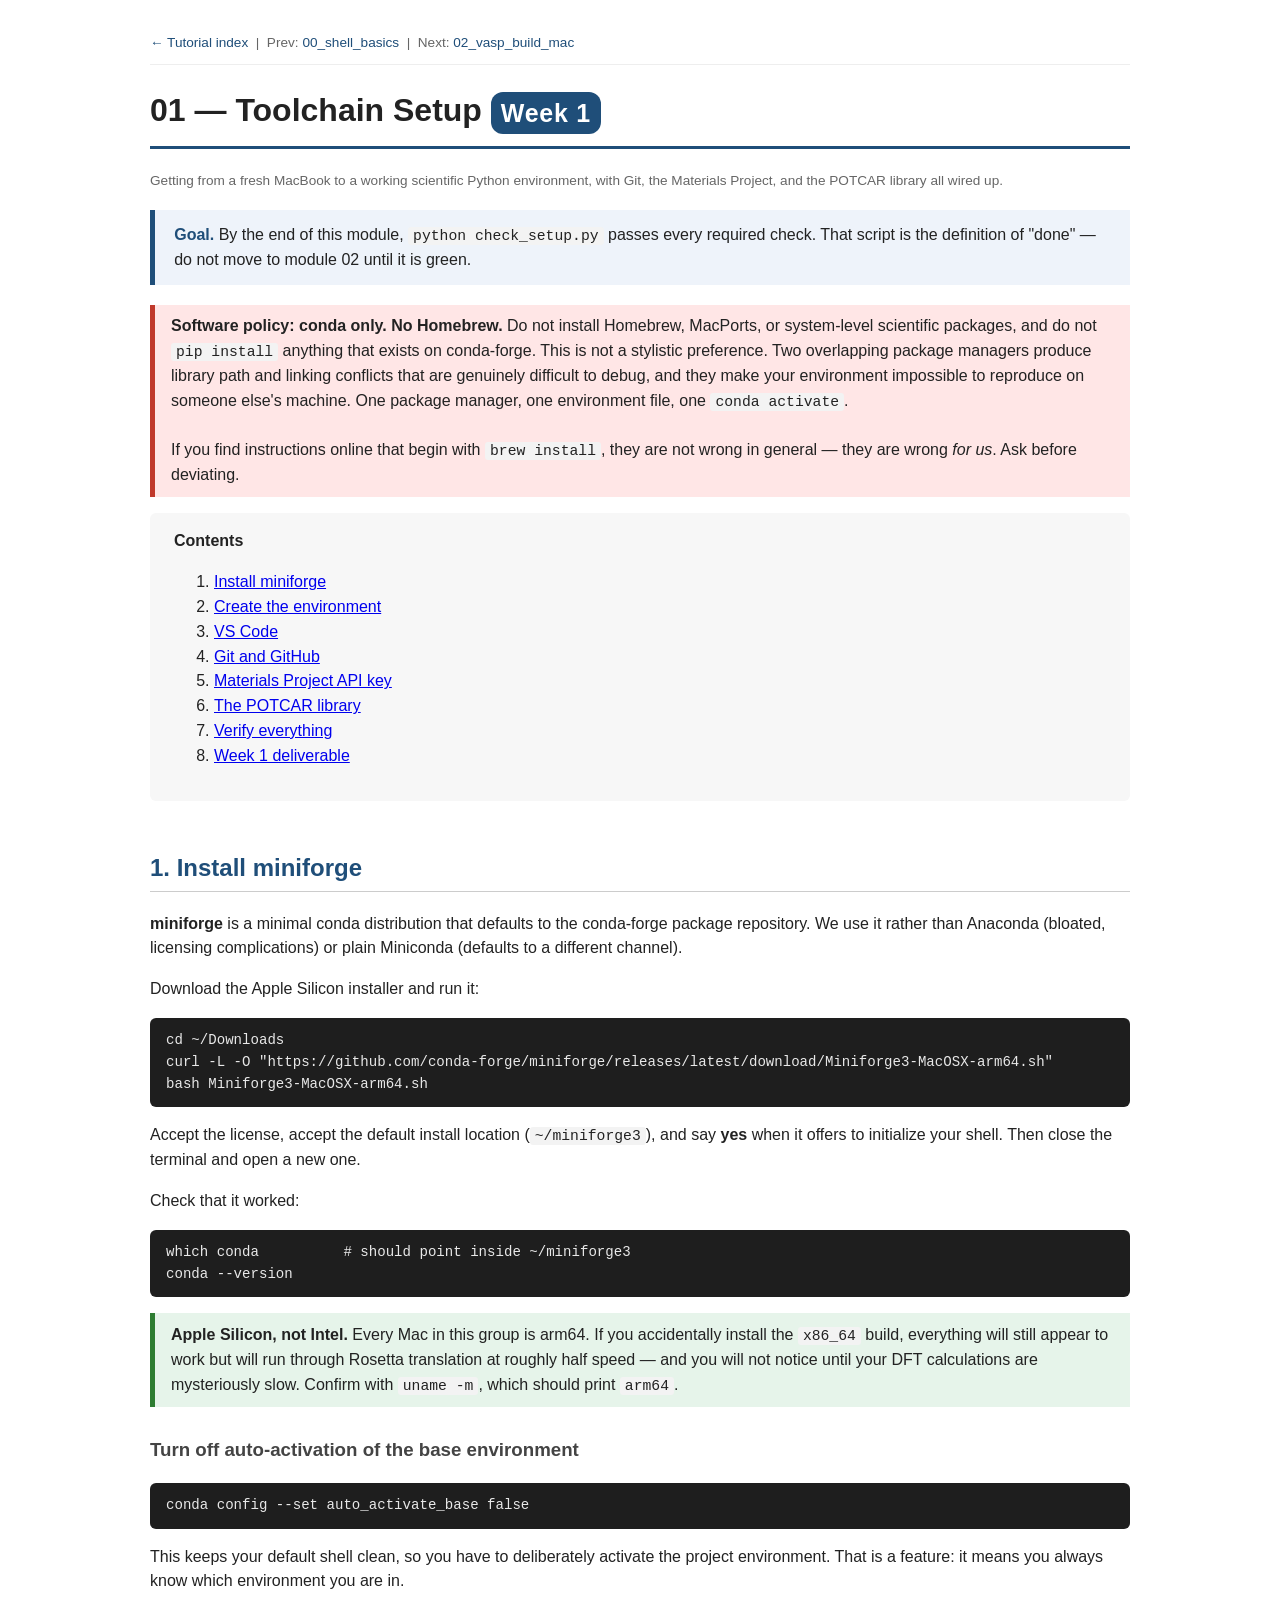
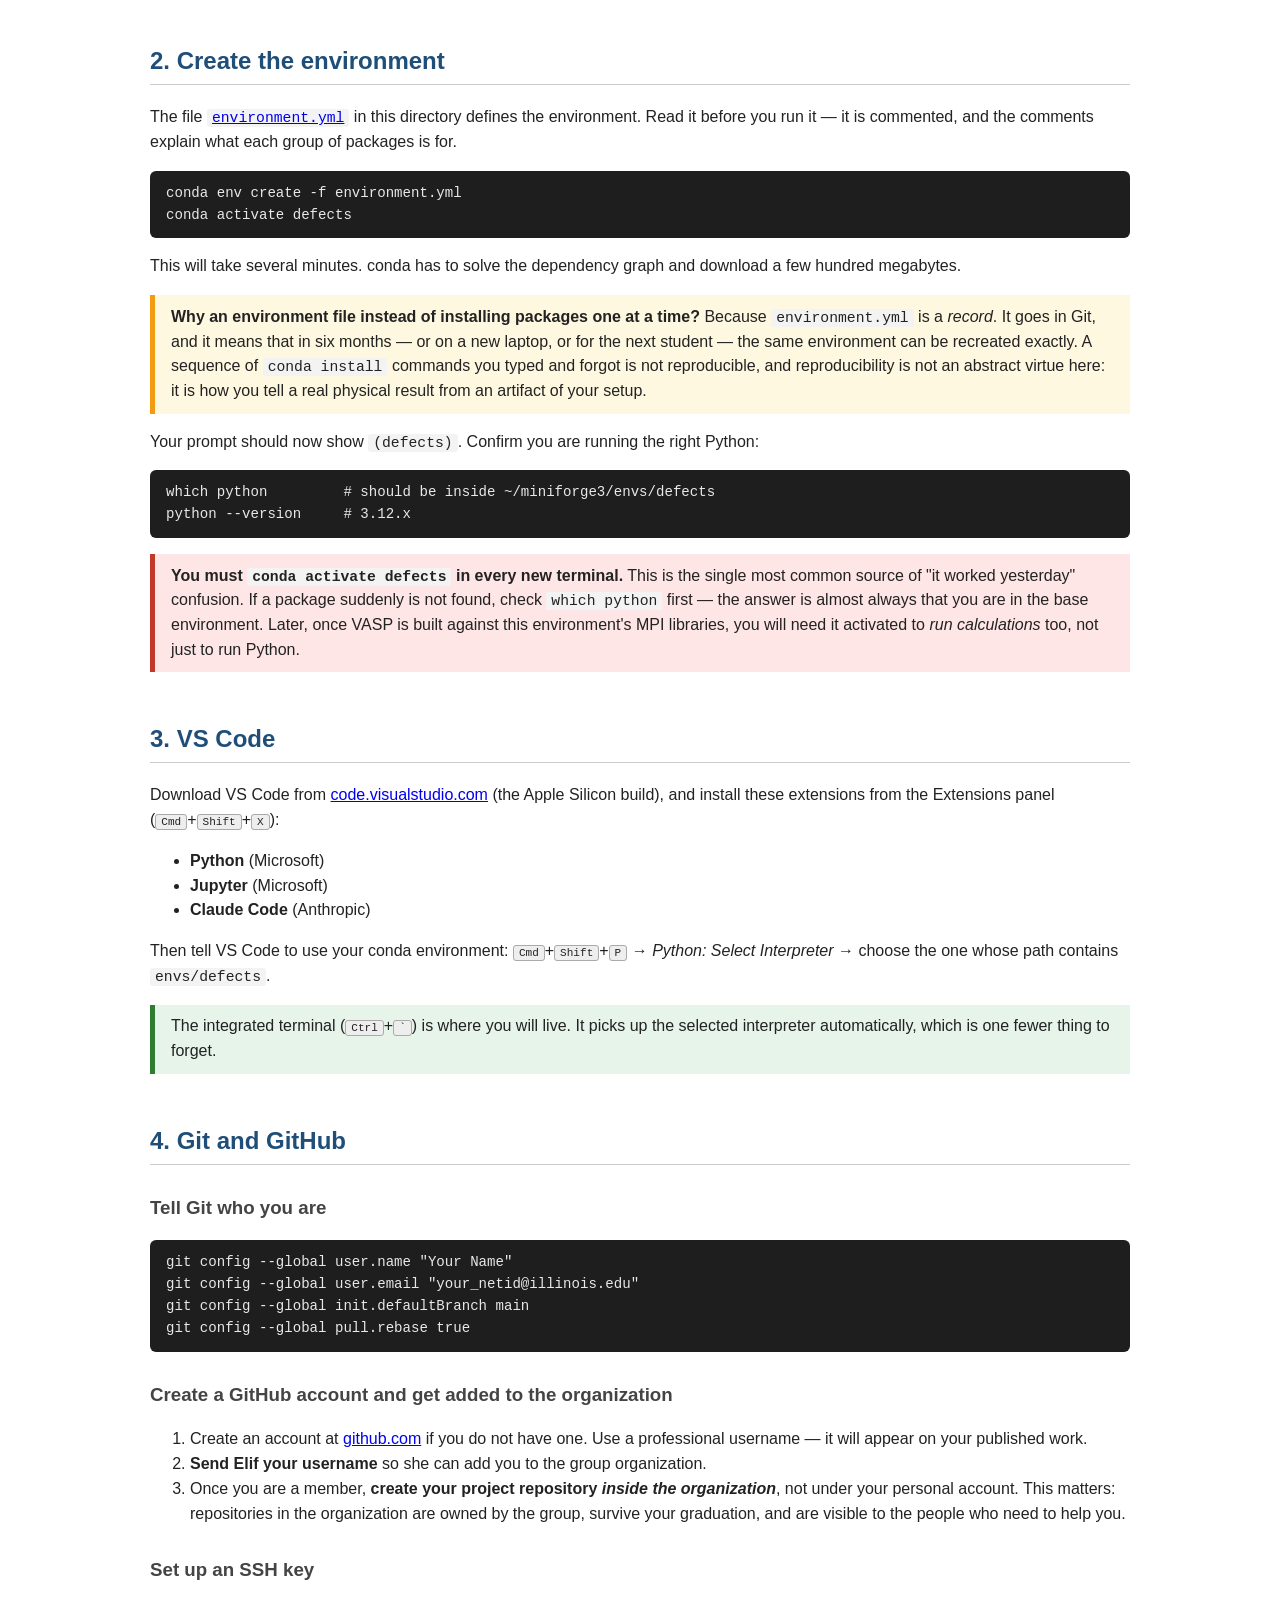
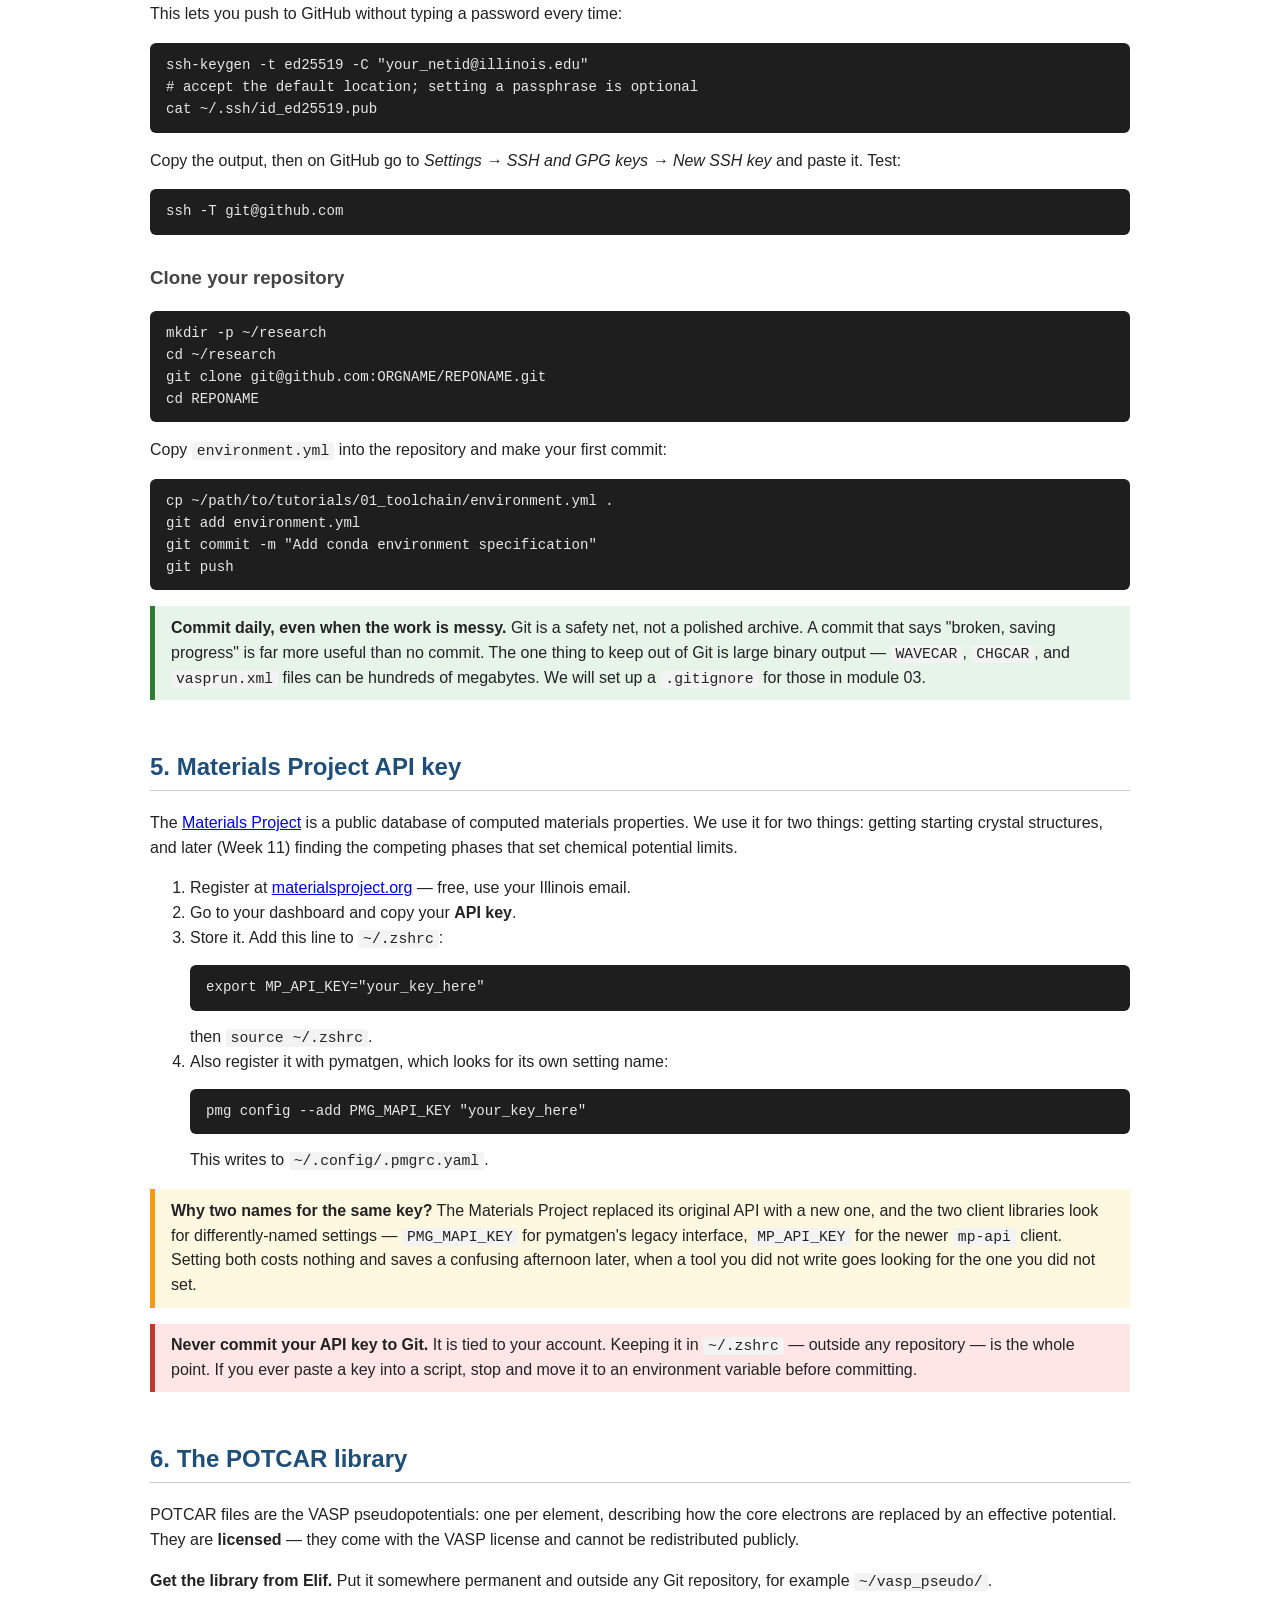
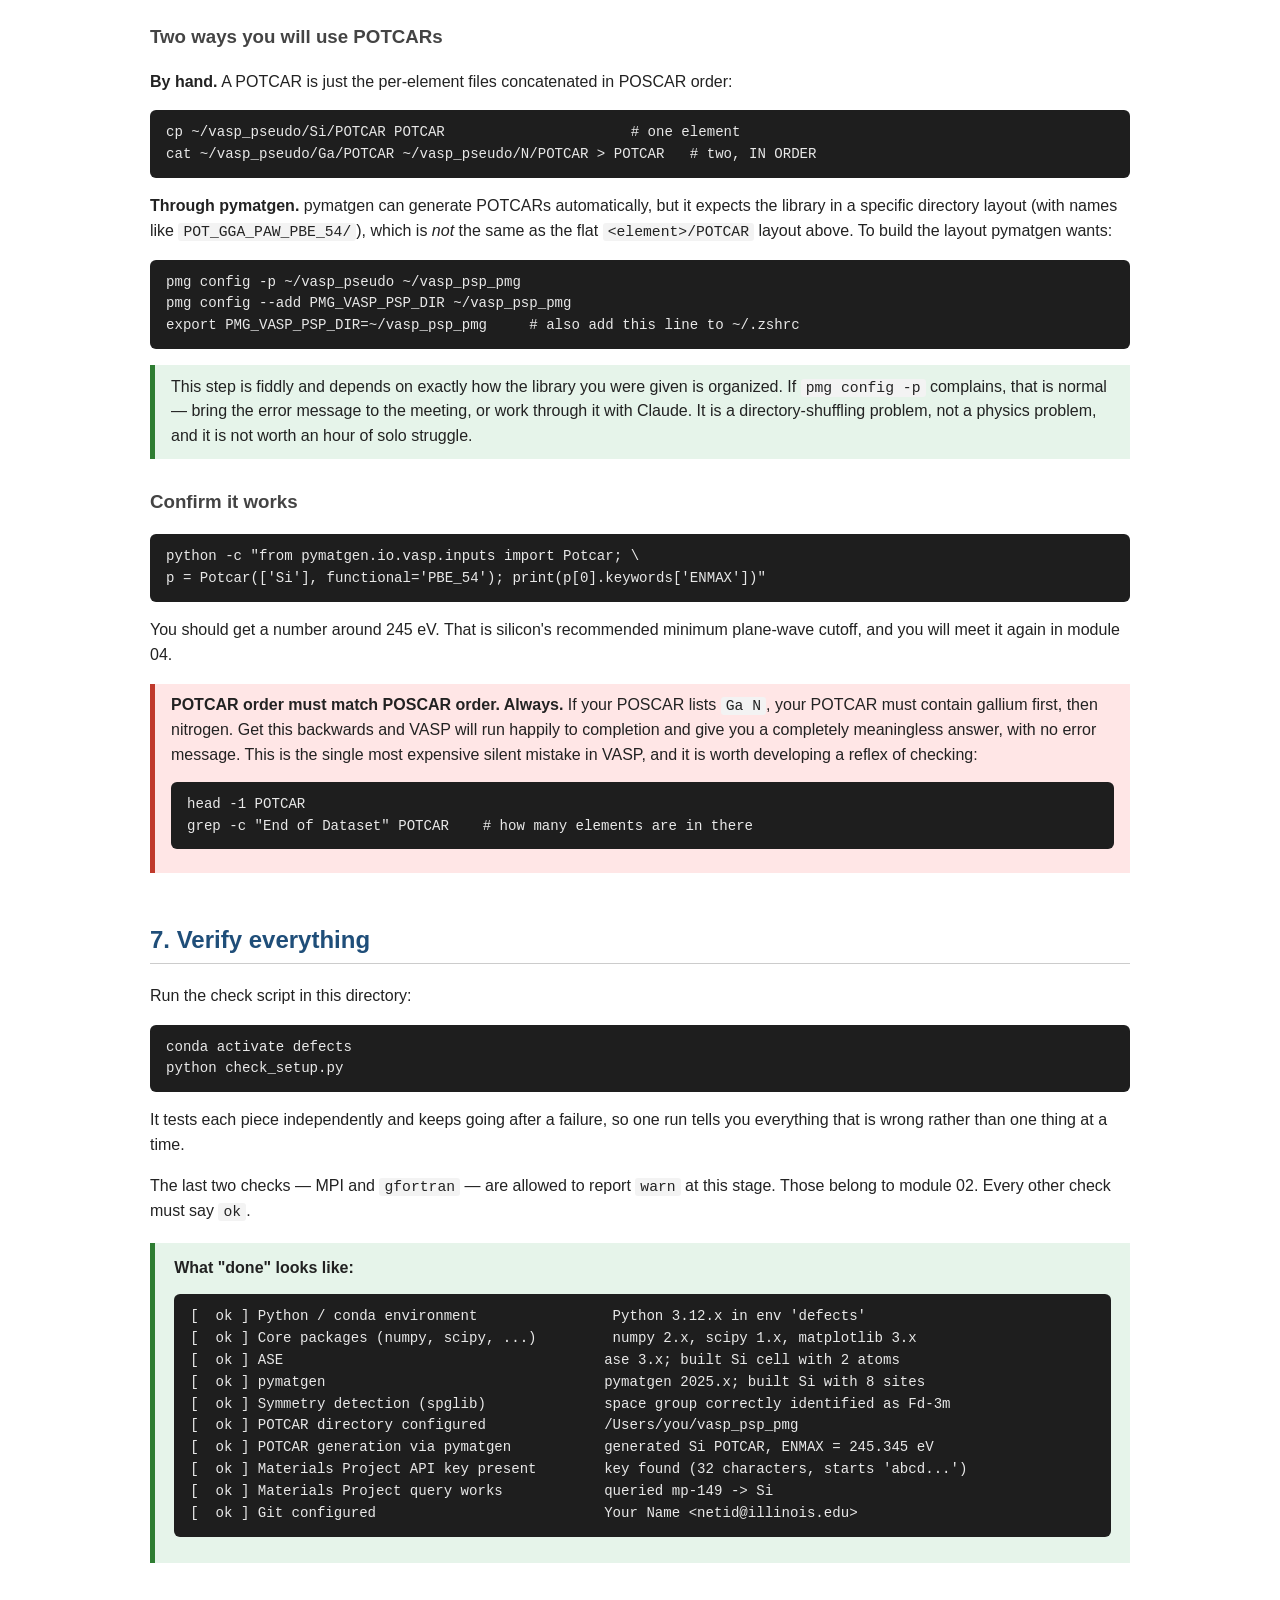
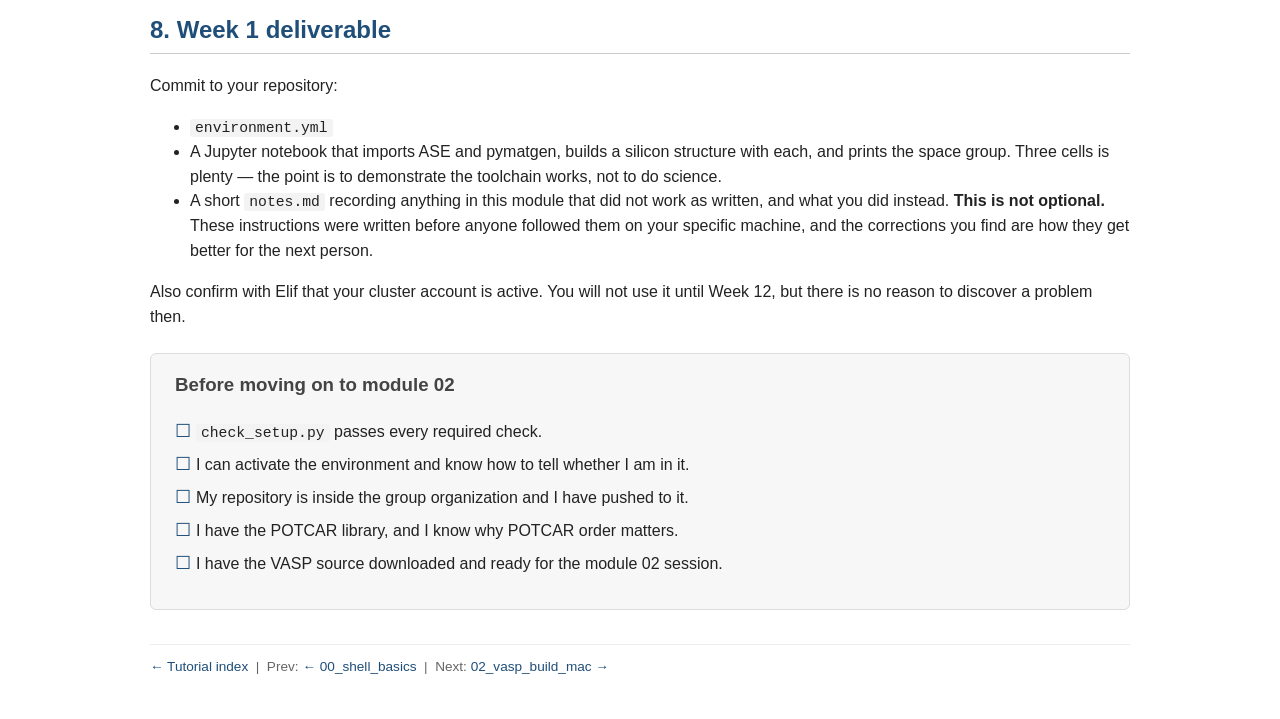
==== DFT_Onboarding/01_toolchain/index.html @ a1c2ec1e "Add DFT_Onboarding tutorial series Eight-module, laptop-first series taking a newcomer from a fresh " ====
<!DOCTYPE html>
<html lang="en">
<head>
<meta charset="UTF-8">
<title>01 — Toolchain Setup</title>
<link rel="stylesheet" href="../style.css">
</head>
<body>

<div class="nav"><a href="../">&larr; Tutorial index</a> &nbsp;|&nbsp;
Prev: <a href="../00_shell_basics/">00_shell_basics</a> &nbsp;|&nbsp;
Next: <a href="../02_vasp_build_mac/">02_vasp_build_mac</a></div>

<h1>01 — Toolchain Setup <span class="week">Week 1</span></h1>

<p class="small">Getting from a fresh MacBook to a working scientific
Python environment, with Git, the Materials Project, and the POTCAR library
all wired up.</p>

<div class="goal">
<strong>Goal.</strong> By the end of this module,
<code>python check_setup.py</code> passes every required check. That script
is the definition of "done" — do not move to module 02 until it is green.
</div>

<div class="warning">
<strong>Software policy: conda only. No Homebrew.</strong> Do not install
Homebrew, MacPorts, or system-level scientific packages, and do not
<code>pip install</code> anything that exists on conda-forge. This is not
a stylistic preference. Two overlapping package managers produce library
path and linking conflicts that are genuinely difficult to debug, and they
make your environment impossible to reproduce on someone else's machine.
One package manager, one environment file, one <code>conda activate</code>.
<br><br>
If you find instructions online that begin with <code>brew install</code>,
they are not wrong in general — they are wrong <em>for us</em>. Ask before
deviating.
</div>

<div class="toc">
<strong>Contents</strong>
<ol>
  <li><a href="#miniforge">Install miniforge</a></li>
  <li><a href="#env">Create the environment</a></li>
  <li><a href="#vscode">VS Code</a></li>
  <li><a href="#git">Git and GitHub</a></li>
  <li><a href="#mp">Materials Project API key</a></li>
  <li><a href="#potcar">The POTCAR library</a></li>
  <li><a href="#verify">Verify everything</a></li>
  <li><a href="#deliverable">Week 1 deliverable</a></li>
</ol>
</div>

<h2 id="miniforge">1. Install miniforge</h2>

<p><strong>miniforge</strong> is a minimal conda distribution that defaults
to the conda-forge package repository. We use it rather than Anaconda
(bloated, licensing complications) or plain Miniconda (defaults to a
different channel).</p>

<p>Download the Apple Silicon installer and run it:</p>

<pre>cd ~/Downloads
curl -L -O "https://github.com/conda-forge/miniforge/releases/latest/download/Miniforge3-MacOSX-arm64.sh"
bash Miniforge3-MacOSX-arm64.sh</pre>

<p>Accept the license, accept the default install location
(<code>~/miniforge3</code>), and say <strong>yes</strong> when it offers to
initialize your shell. Then close the terminal and open a new one.</p>

<p>Check that it worked:</p>

<pre>which conda          # should point inside ~/miniforge3
conda --version</pre>

<div class="tip">
<strong>Apple Silicon, not Intel.</strong> Every Mac in this group is
arm64. If you accidentally install the <code>x86_64</code> build,
everything will still appear to work but will run through Rosetta
translation at roughly half speed — and you will not notice until your DFT
calculations are mysteriously slow. Confirm with <code>uname -m</code>,
which should print <code>arm64</code>.
</div>

<h3>Turn off auto-activation of the base environment</h3>

<pre>conda config --set auto_activate_base false</pre>

<p>This keeps your default shell clean, so you have to deliberately
activate the project environment. That is a feature: it means you always
know which environment you are in.</p>

<h2 id="env">2. Create the environment</h2>

<p>The file <a href="environment.yml"><code>environment.yml</code></a> in
this directory defines the environment. Read it before you run it — it is
commented, and the comments explain what each group of packages is for.</p>

<pre>conda env create -f environment.yml
conda activate defects</pre>

<p>This will take several minutes. conda has to solve the dependency graph
and download a few hundred megabytes.</p>

<div class="why">
<strong>Why an environment file instead of installing packages one at a
time?</strong> Because <code>environment.yml</code> is a <em>record</em>.
It goes in Git, and it means that in six months — or on a new laptop, or
for the next student — the same environment can be recreated exactly. A
sequence of <code>conda install</code> commands you typed and forgot is not
reproducible, and reproducibility is not an abstract virtue here: it is how
you tell a real physical result from an artifact of your setup.
</div>

<p>Your prompt should now show <code>(defects)</code>. Confirm you are
running the right Python:</p>

<pre>which python         # should be inside ~/miniforge3/envs/defects
python --version     # 3.12.x</pre>

<div class="warning">
<strong>You must <code>conda activate defects</code> in every new
terminal.</strong> This is the single most common source of "it worked
yesterday" confusion. If a package suddenly is not found, check
<code>which python</code> first — the answer is almost always that you are
in the base environment. Later, once VASP is built against this
environment's MPI libraries, you will need it activated to <em>run
calculations</em> too, not just to run Python.
</div>

<h2 id="vscode">3. VS Code</h2>

<p>Download VS&nbsp;Code from
<a href="https://code.visualstudio.com/">code.visualstudio.com</a> (the
Apple Silicon build), and install these extensions from the Extensions
panel (<kbd>Cmd</kbd>+<kbd>Shift</kbd>+<kbd>X</kbd>):</p>

<ul>
  <li><strong>Python</strong> (Microsoft)</li>
  <li><strong>Jupyter</strong> (Microsoft)</li>
  <li><strong>Claude Code</strong> (Anthropic)</li>
</ul>

<p>Then tell VS&nbsp;Code to use your conda environment:
<kbd>Cmd</kbd>+<kbd>Shift</kbd>+<kbd>P</kbd> &rarr;
<em>Python: Select Interpreter</em> &rarr; choose the one whose path
contains <code>envs/defects</code>.</p>

<div class="tip">
The integrated terminal (<kbd>Ctrl</kbd>+<kbd>`</kbd>) is where you will
live. It picks up the selected interpreter automatically, which is one
fewer thing to forget.
</div>

<h2 id="git">4. Git and GitHub</h2>

<h3>Tell Git who you are</h3>

<pre>git config --global user.name "Your Name"
git config --global user.email "your_netid@illinois.edu"
git config --global init.defaultBranch main
git config --global pull.rebase true</pre>

<h3>Create a GitHub account and get added to the organization</h3>

<ol>
  <li>Create an account at <a href="https://github.com">github.com</a> if
      you do not have one. Use a professional username — it will appear on
      your published work.</li>
  <li><strong>Send Elif your username</strong> so she can add you to the
      group organization.</li>
  <li>Once you are a member, <strong>create your project repository
      <em>inside the organization</em></strong>, not under your personal
      account. This matters: repositories in the organization are owned by
      the group, survive your graduation, and are visible to the people who
      need to help you.</li>
</ol>

<h3>Set up an SSH key</h3>

<p>This lets you push to GitHub without typing a password every time:</p>

<pre>ssh-keygen -t ed25519 -C "your_netid@illinois.edu"
# accept the default location; setting a passphrase is optional
cat ~/.ssh/id_ed25519.pub</pre>

<p>Copy the output, then on GitHub go to <em>Settings &rarr; SSH and GPG
keys &rarr; New SSH key</em> and paste it. Test:</p>

<pre>ssh -T git@github.com</pre>

<h3>Clone your repository</h3>

<pre>mkdir -p ~/research
cd ~/research
git clone git@github.com:ORGNAME/REPONAME.git
cd REPONAME</pre>

<p>Copy <code>environment.yml</code> into the repository and make your
first commit:</p>

<pre>cp ~/path/to/tutorials/01_toolchain/environment.yml .
git add environment.yml
git commit -m "Add conda environment specification"
git push</pre>

<div class="tip">
<strong>Commit daily, even when the work is messy.</strong> Git is a safety
net, not a polished archive. A commit that says "broken, saving progress"
is far more useful than no commit. The one thing to keep out of Git is
large binary output — <code>WAVECAR</code>, <code>CHGCAR</code>, and
<code>vasprun.xml</code> files can be hundreds of megabytes. We will set up
a <code>.gitignore</code> for those in module 03.
</div>

<h2 id="mp">5. Materials Project API key</h2>

<p>The <a href="https://materialsproject.org">Materials Project</a> is a
public database of computed materials properties. We use it for two things:
getting starting crystal structures, and later (Week 11) finding the
competing phases that set chemical potential limits.</p>

<ol>
  <li>Register at <a href="https://materialsproject.org">materialsproject.org</a>
      — free, use your Illinois email.</li>
  <li>Go to your dashboard and copy your <strong>API key</strong>.</li>
  <li>Store it. Add this line to <code>~/.zshrc</code>:
      <pre>export MP_API_KEY="your_key_here"</pre>
      then <code>source ~/.zshrc</code>.</li>
  <li>Also register it with pymatgen, which looks for its own setting name:
      <pre>pmg config --add PMG_MAPI_KEY "your_key_here"</pre>
      This writes to <code>~/.config/.pmgrc.yaml</code>.</li>
</ol>

<div class="why">
<strong>Why two names for the same key?</strong> The Materials Project
replaced its original API with a new one, and the two client libraries look
for differently-named settings — <code>PMG_MAPI_KEY</code> for pymatgen's
legacy interface, <code>MP_API_KEY</code> for the newer
<code>mp-api</code> client. Setting both costs nothing and saves a
confusing afternoon later, when a tool you did not write goes looking for
the one you did not set.
</div>

<div class="warning">
<strong>Never commit your API key to Git.</strong> It is tied to your
account. Keeping it in <code>~/.zshrc</code> — outside any repository — is
the whole point. If you ever paste a key into a script, stop and move it to
an environment variable before committing.
</div>

<h2 id="potcar">6. The POTCAR library</h2>

<p>POTCAR files are the VASP pseudopotentials: one per element, describing
how the core electrons are replaced by an effective potential. They are
<strong>licensed</strong> — they come with the VASP license and cannot be
redistributed publicly.</p>

<p><strong>Get the library from Elif.</strong> Put it somewhere permanent
and outside any Git repository, for example <code>~/vasp_pseudo/</code>.</p>

<h3>Two ways you will use POTCARs</h3>

<p><strong>By hand.</strong> A POTCAR is just the per-element files
concatenated in POSCAR order:</p>

<pre>cp ~/vasp_pseudo/Si/POTCAR POTCAR                      # one element
cat ~/vasp_pseudo/Ga/POTCAR ~/vasp_pseudo/N/POTCAR &gt; POTCAR   # two, IN ORDER</pre>

<p><strong>Through pymatgen.</strong> pymatgen can generate POTCARs
automatically, but it expects the library in a specific directory layout
(with names like <code>POT_GGA_PAW_PBE_54/</code>), which is <em>not</em>
the same as the flat <code>&lt;element&gt;/POTCAR</code> layout above. To
build the layout pymatgen wants:</p>

<pre>pmg config -p ~/vasp_pseudo ~/vasp_psp_pmg
pmg config --add PMG_VASP_PSP_DIR ~/vasp_psp_pmg
export PMG_VASP_PSP_DIR=~/vasp_psp_pmg     # also add this line to ~/.zshrc</pre>

<div class="tip">
This step is fiddly and depends on exactly how the library you were given
is organized. If <code>pmg config -p</code> complains, that is normal —
bring the error message to the meeting, or work through it with Claude. It
is a directory-shuffling problem, not a physics problem, and it is not
worth an hour of solo struggle.
</div>

<h3>Confirm it works</h3>

<pre>python -c "from pymatgen.io.vasp.inputs import Potcar; \
p = Potcar(['Si'], functional='PBE_54'); print(p[0].keywords['ENMAX'])"</pre>

<p>You should get a number around 245 eV. That is silicon's recommended
minimum plane-wave cutoff, and you will meet it again in module 04.</p>

<div class="warning">
<strong>POTCAR order must match POSCAR order. Always.</strong> If your
POSCAR lists <code>Ga N</code>, your POTCAR must contain gallium first,
then nitrogen. Get this backwards and VASP will run happily to completion
and give you a completely meaningless answer, with no error message. This
is the single most expensive silent mistake in VASP, and it is worth
developing a reflex of checking:
<pre>head -1 POTCAR
grep -c "End of Dataset" POTCAR    # how many elements are in there</pre>
</div>

<h2 id="verify">7. Verify everything</h2>

<p>Run the check script in this directory:</p>

<pre>conda activate defects
python check_setup.py</pre>

<p>It tests each piece independently and keeps going after a failure, so one
run tells you everything that is wrong rather than one thing at a time.</p>

<p>The last two checks — MPI and <code>gfortran</code> — are allowed to
report <code>warn</code> at this stage. Those belong to module 02. Every
other check must say <code>ok</code>.</p>

<div class="done">
<strong>What "done" looks like:</strong>
<pre>[  ok ] Python / conda environment                Python 3.12.x in env 'defects'
[  ok ] Core packages (numpy, scipy, ...)         numpy 2.x, scipy 1.x, matplotlib 3.x
[  ok ] ASE                                      ase 3.x; built Si cell with 2 atoms
[  ok ] pymatgen                                 pymatgen 2025.x; built Si with 8 sites
[  ok ] Symmetry detection (spglib)              space group correctly identified as Fd-3m
[  ok ] POTCAR directory configured              /Users/you/vasp_psp_pmg
[  ok ] POTCAR generation via pymatgen           generated Si POTCAR, ENMAX = 245.345 eV
[  ok ] Materials Project API key present        key found (32 characters, starts 'abcd...')
[  ok ] Materials Project query works            queried mp-149 -&gt; Si
[  ok ] Git configured                           Your Name &lt;netid@illinois.edu&gt;</pre>
</div>

<h2 id="deliverable">8. Week 1 deliverable</h2>

<p>Commit to your repository:</p>

<ul>
  <li><code>environment.yml</code></li>
  <li>A Jupyter notebook that imports ASE and pymatgen, builds a silicon
      structure with each, and prints the space group. Three cells is
      plenty — the point is to demonstrate the toolchain works, not to do
      science.</li>
  <li>A short <code>notes.md</code> recording anything in this module that
      did not work as written, and what you did instead. <strong>This is
      not optional.</strong> These instructions were written before anyone
      followed them on your specific machine, and the corrections you find
      are how they get better for the next person.</li>
</ul>

<p>Also confirm with Elif that your cluster account is active. You will not
use it until Week 12, but there is no reason to discover a problem then.</p>

<div class="check">
<h3>Before moving on to module 02</h3>
<ul>
  <li><code>check_setup.py</code> passes every required check.</li>
  <li>I can activate the environment and know how to tell whether I am in it.</li>
  <li>My repository is inside the group organization and I have pushed to it.</li>
  <li>I have the POTCAR library, and I know why POTCAR order matters.</li>
  <li>I have the VASP source downloaded and ready for the module 02 session.</li>
</ul>
</div>

<div class="nav" style="margin-top:2.5em;border-top:1px solid #eee;border-bottom:none;padding-top:.8em">
<a href="../">&larr; Tutorial index</a> &nbsp;|&nbsp;
Prev: <a href="../00_shell_basics/">&larr; 00_shell_basics</a> &nbsp;|&nbsp;
Next: <a href="../02_vasp_build_mac/">02_vasp_build_mac &rarr;</a></div>

</body>
</html>
---- DFT_Onboarding/style.css ----
/* Ertekin Group tutorials -- shared stylesheet */
body { font-family: -apple-system, "Helvetica Neue", sans-serif;
       max-width: 980px; margin: 2em auto; padding: 0 1.5em;
       line-height: 1.55; color: #222; }
h1 { border-bottom: 3px solid #1f4e79; padding-bottom: .3em; }
h2 { border-bottom: 1px solid #ccc; padding-bottom: .2em; margin-top: 2em; color: #1f4e79; }
h3 { margin-top: 1.5em; color: #444; }
code, pre { font-family: "SF Mono", Menlo, Consolas, monospace; }
code { background: #f3f3f3; padding: 1px 5px; border-radius: 3px; font-size: 0.92em; }
pre { background: #1e1e1e; color: #e8e8e8; padding: 12px 16px;
      border-radius: 6px; overflow-x: auto; font-size: 0.88em; }
table { border-collapse: collapse; margin: 1em 0; width: 100%; }
th, td { border: 1px solid #ccc; padding: 6px 10px; text-align: left; vertical-align: top; }
th { background: #f0f4fa; }
.warning { background: #ffe6e6; border-left: 5px solid #c0392b;
           padding: 0.6em 1em; margin: 1em 0; }
.tip { background: #e6f4ea; border-left: 5px solid #2e7d32;
       padding: 0.6em 1em; margin: 1em 0; }
.why  { background: #fff8e1; border-left: 5px solid #f39c12;
        padding: 0.6em 1em; margin: 1em 0; }
.toc { background: #f7f7f7; padding: 1em 1.5em; border-radius: 6px; }
.small { font-size: 0.85em; color: #666; }
kbd { background: #eee; border: 1px solid #aaa; border-radius: 3px;
      padding: 1px 5px; font-size: 0.85em; }

/* --- additions for the module series --- */
.nav { font-size: 0.85em; color: #666; margin-bottom: 1.5em;
       padding-bottom: .8em; border-bottom: 1px solid #eee; }
.nav a { color: #1f4e79; text-decoration: none; }
.nav a:hover { text-decoration: underline; }
.week { display: inline-block; background: #1f4e79; color: #fff;
        padding: 2px 10px; border-radius: 12px; font-size: 0.78em;
        font-weight: 600; letter-spacing: .03em; vertical-align: middle; }
.goal { background: #eef3fa; border-left: 5px solid #1f4e79;
        padding: 0.8em 1.2em; margin: 1.2em 0; }
.goal strong { color: #1f4e79; }
.check { background: #f7f7f7; border: 1px solid #ddd; border-radius: 6px;
         padding: 1em 1.5em; margin: 1.5em 0; }
.check h3 { margin-top: 0; }
.check ul { list-style: none; padding-left: 0; }
.check li::before { content: "\2610  "; font-size: 1.1em; color: #1f4e79; }
.check li { margin: .35em 0; }
.modtable td:first-child { font-family: "SF Mono", Menlo, monospace;
                           font-size: 0.88em; white-space: nowrap; }
.done { background: #e6f4ea; border-left: 5px solid #2e7d32;
        padding: 0.8em 1.2em; margin: 1.2em 0; }
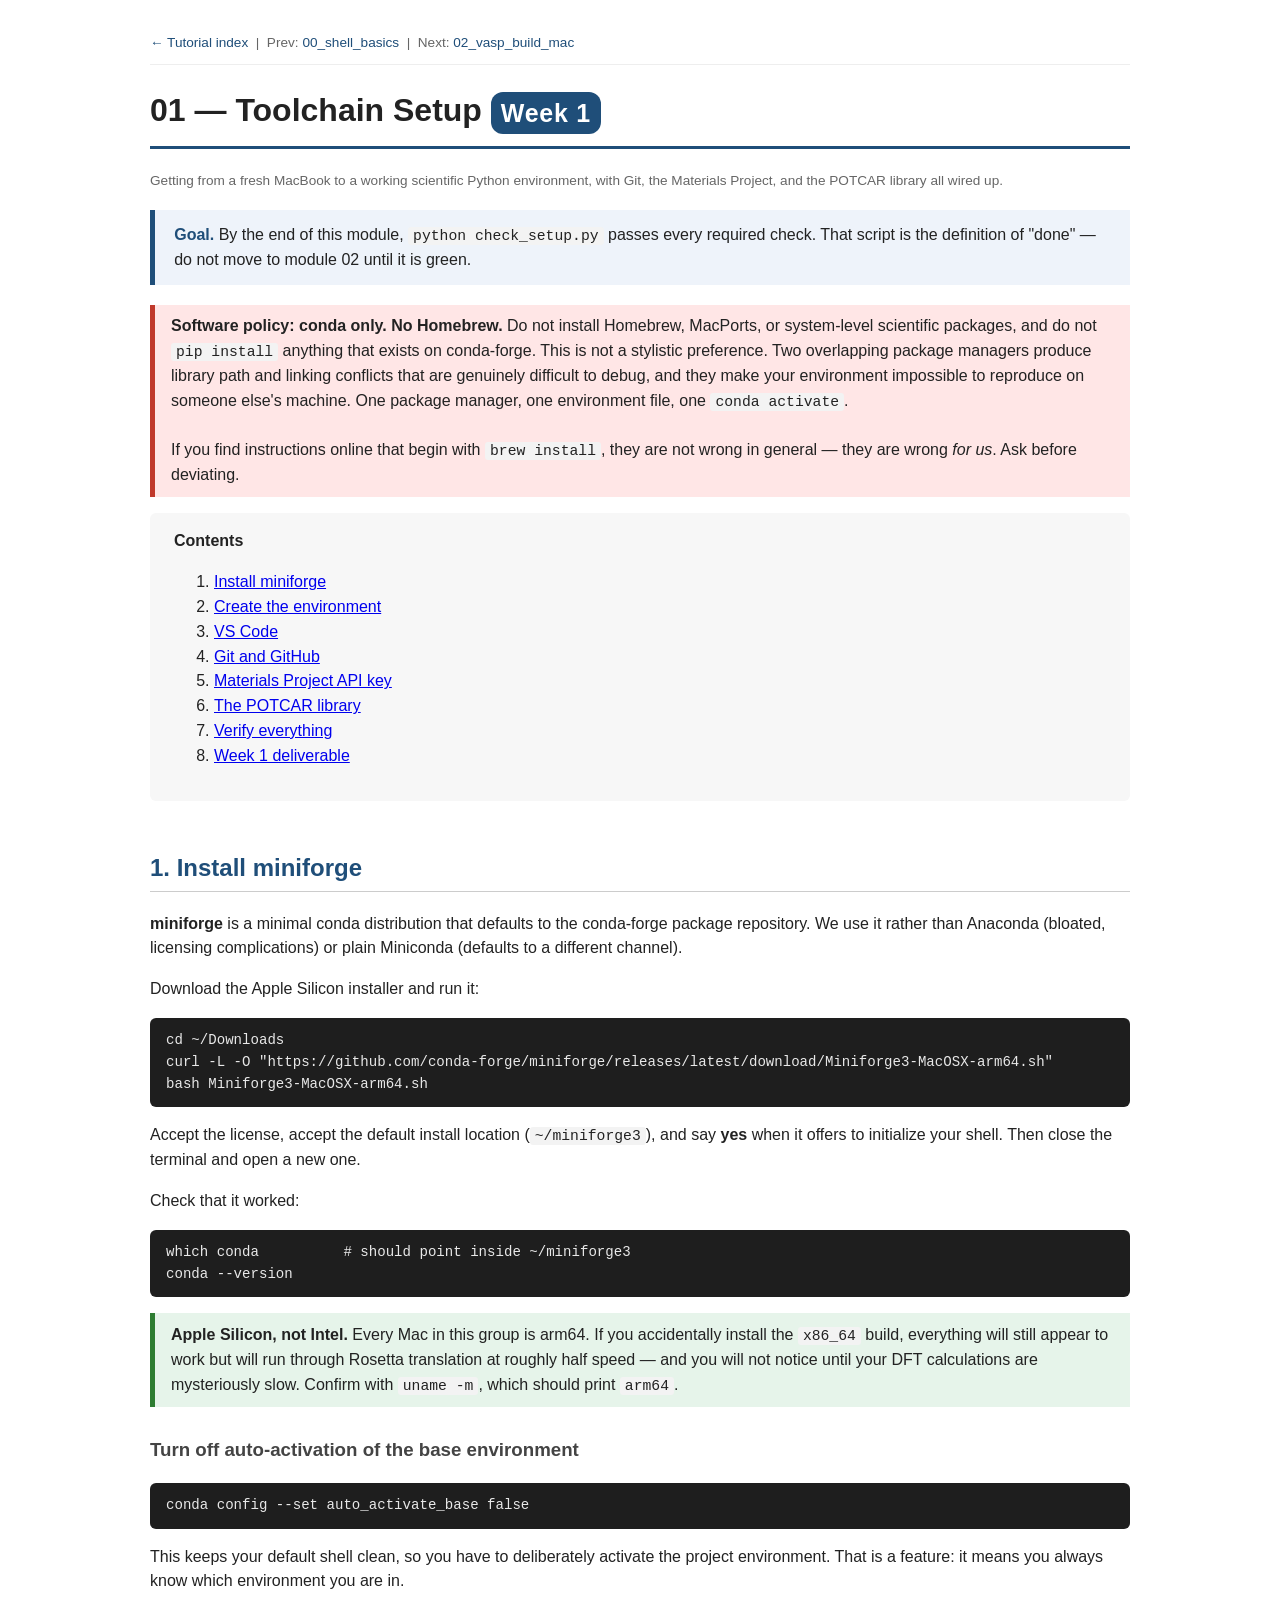
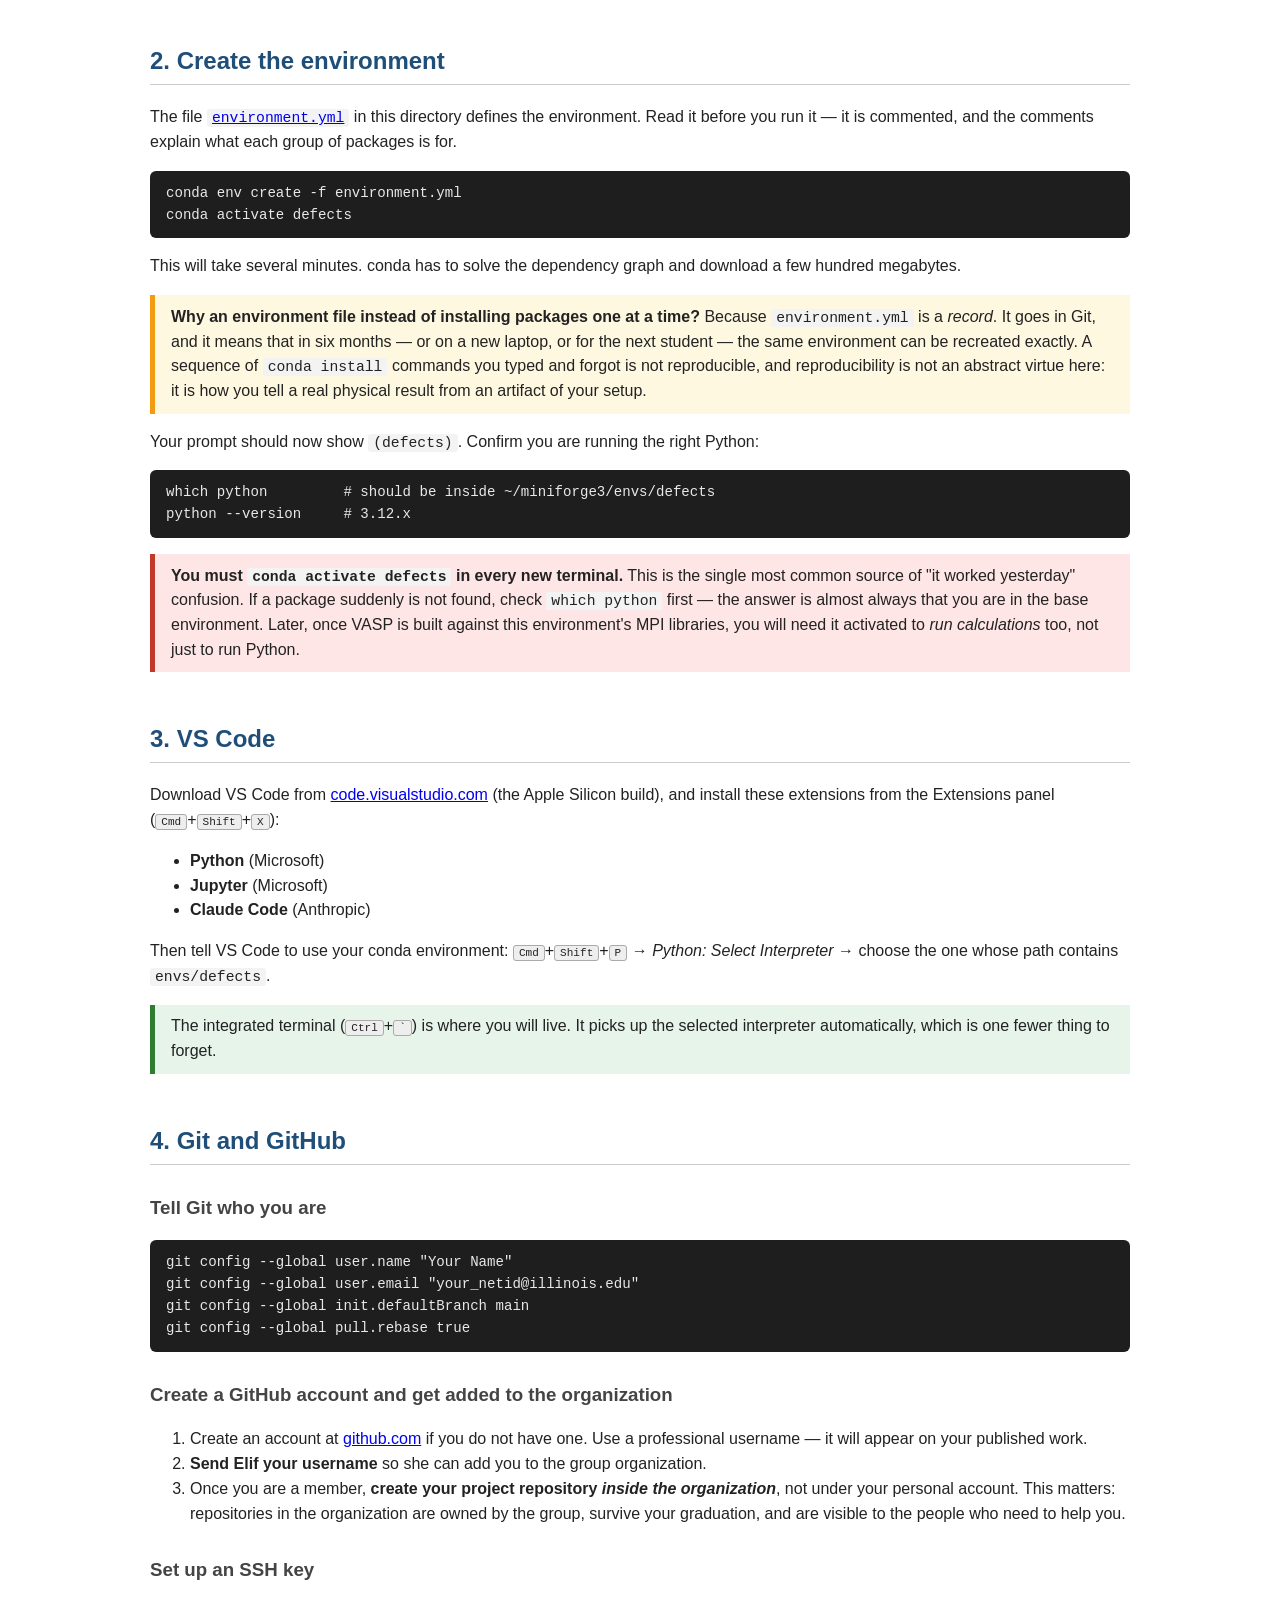
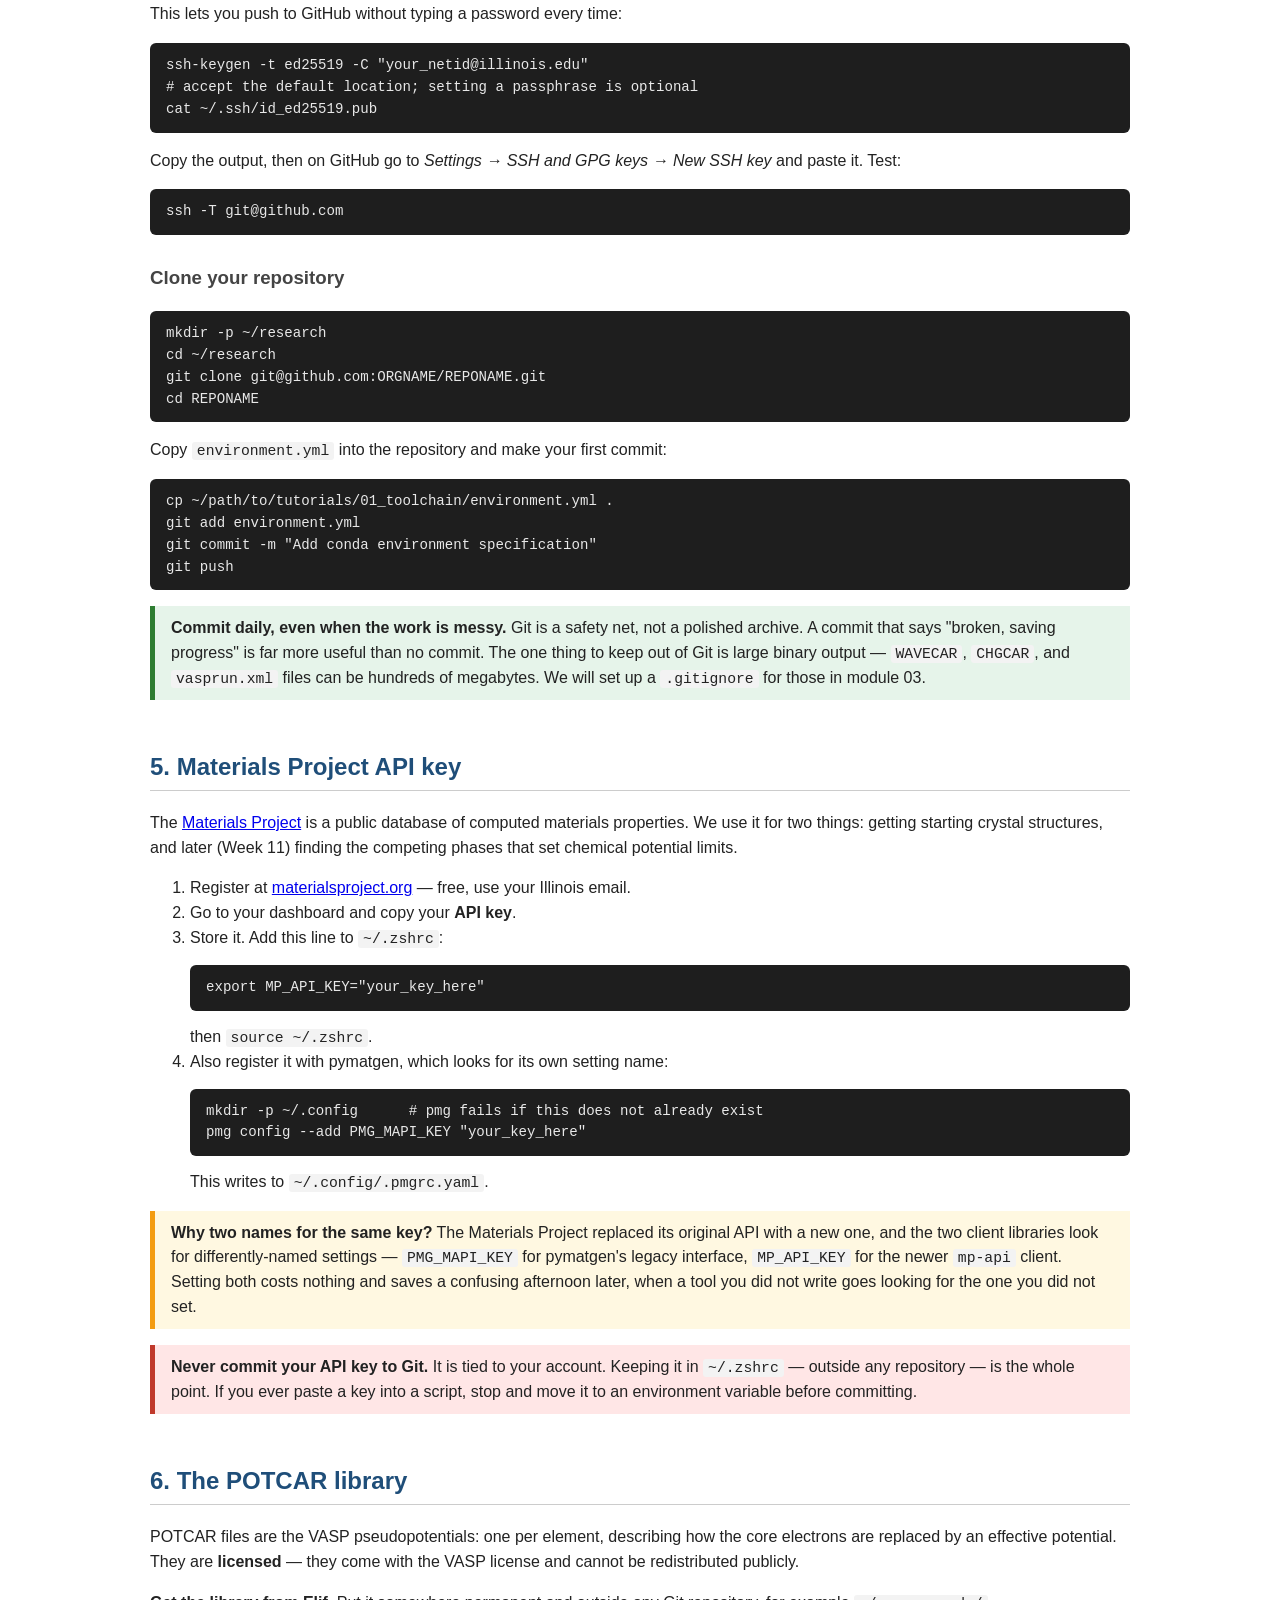
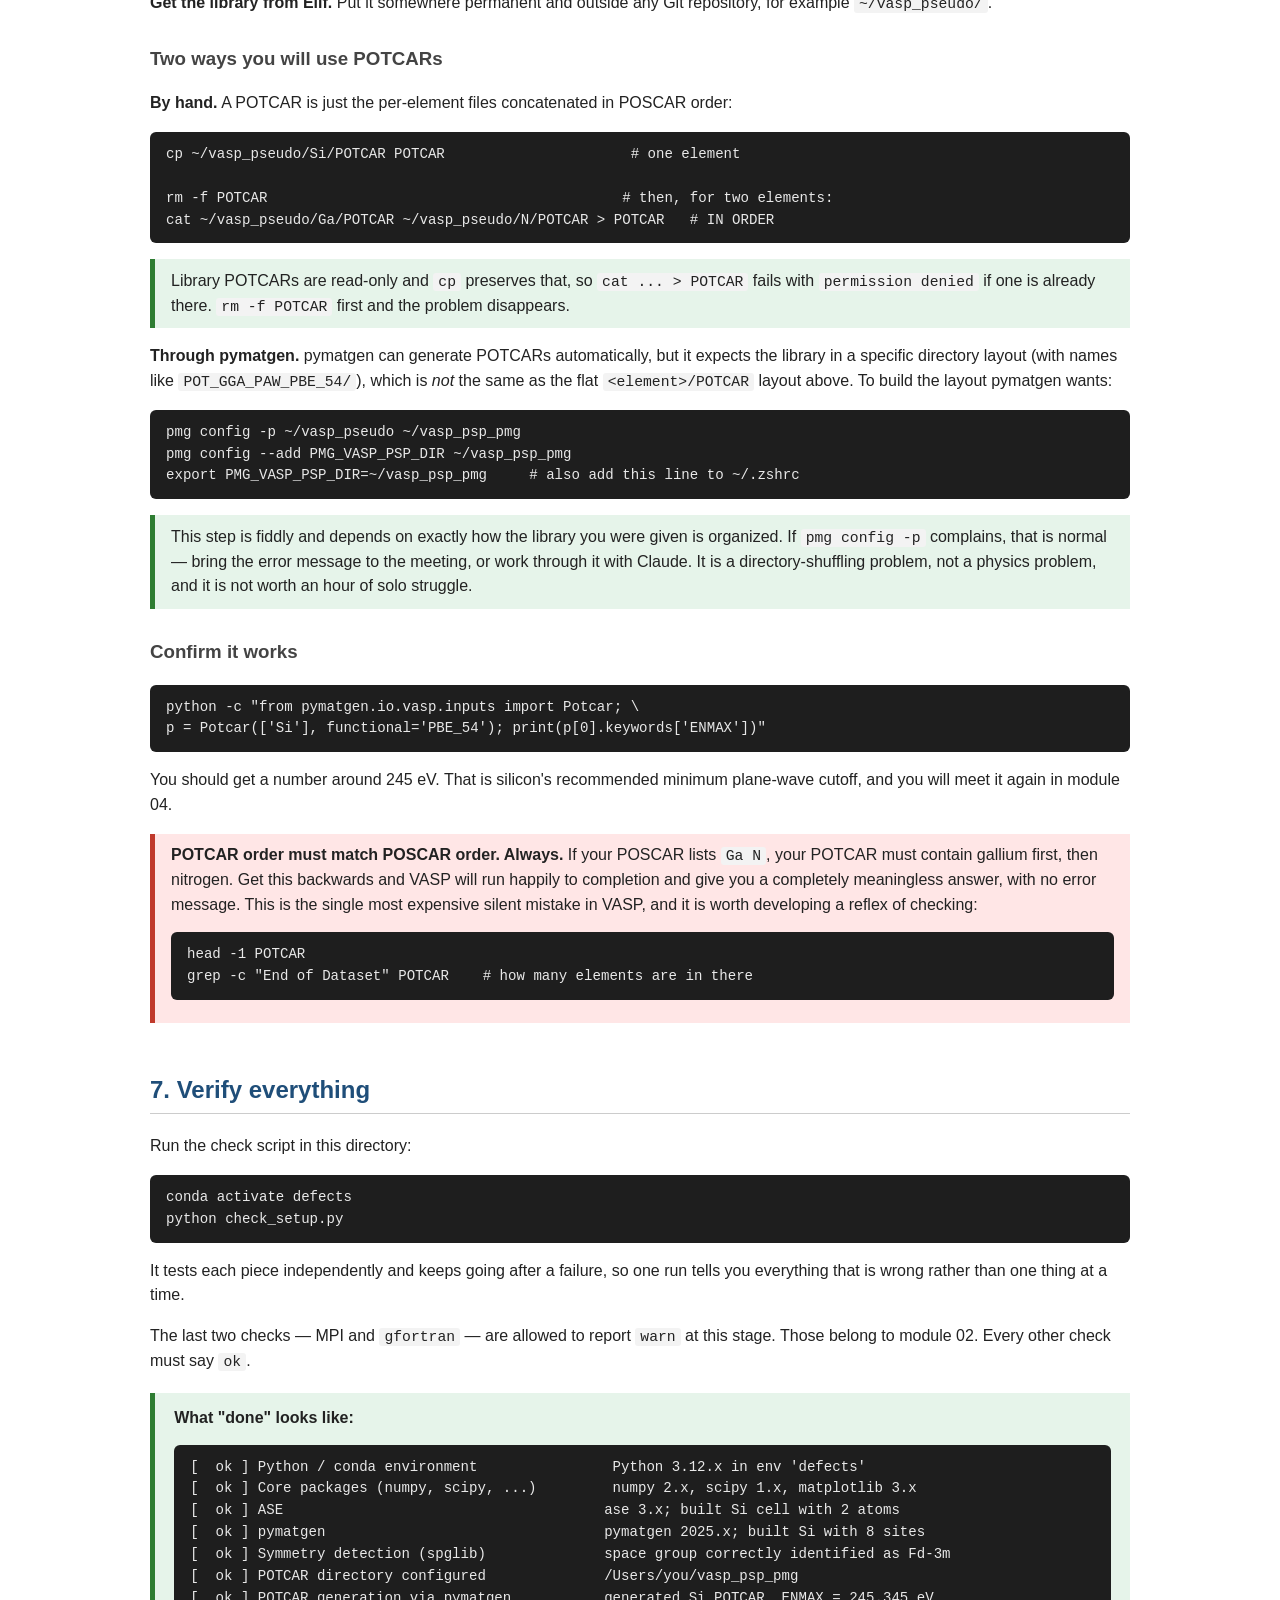
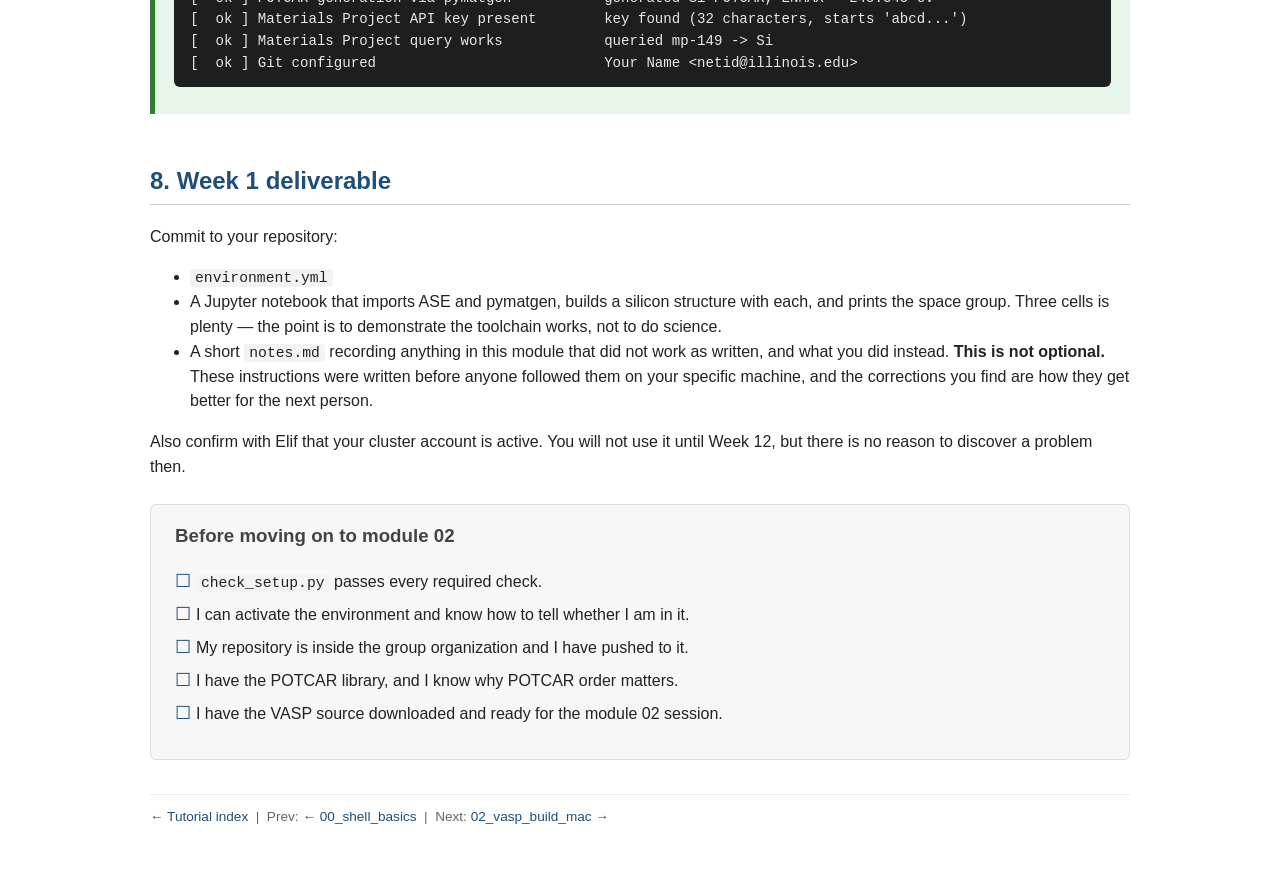
==== commit dc1fd384: "Fix six issues found by the first student through the series All six were hit in practice during Fal" ====
--- a/DFT_Onboarding/01_toolchain/index.html
+++ b/DFT_Onboarding/01_toolchain/index.html
@@ -228,7 +228,8 @@
       <pre>export MP_API_KEY="your_key_here"</pre>
       then <code>source ~/.zshrc</code>.</li>
   <li>Also register it with pymatgen, which looks for its own setting name:
-      <pre>pmg config --add PMG_MAPI_KEY "your_key_here"</pre>
+      <pre>mkdir -p ~/.config      # pmg fails if this does not already exist
+pmg config --add PMG_MAPI_KEY "your_key_here"</pre>
       This writes to <code>~/.config/.pmgrc.yaml</code>.</li>
 </ol>
 
@@ -265,7 +266,16 @@
 concatenated in POSCAR order:</p>
 
 <pre>cp ~/vasp_pseudo/Si/POTCAR POTCAR                      # one element
-cat ~/vasp_pseudo/Ga/POTCAR ~/vasp_pseudo/N/POTCAR &gt; POTCAR   # two, IN ORDER</pre>
+
+rm -f POTCAR                                          # then, for two elements:
+cat ~/vasp_pseudo/Ga/POTCAR ~/vasp_pseudo/N/POTCAR &gt; POTCAR   # IN ORDER</pre>
+
+<div class="tip">
+Library POTCARs are read-only and <code>cp</code> preserves that, so
+<code>cat ... &gt; POTCAR</code> fails with <code>permission denied</code> if
+one is already there. <code>rm -f POTCAR</code> first and the problem
+disappears.
+</div>
 
 <p><strong>Through pymatgen.</strong> pymatgen can generate POTCARs
 automatically, but it expects the library in a specific directory layout
